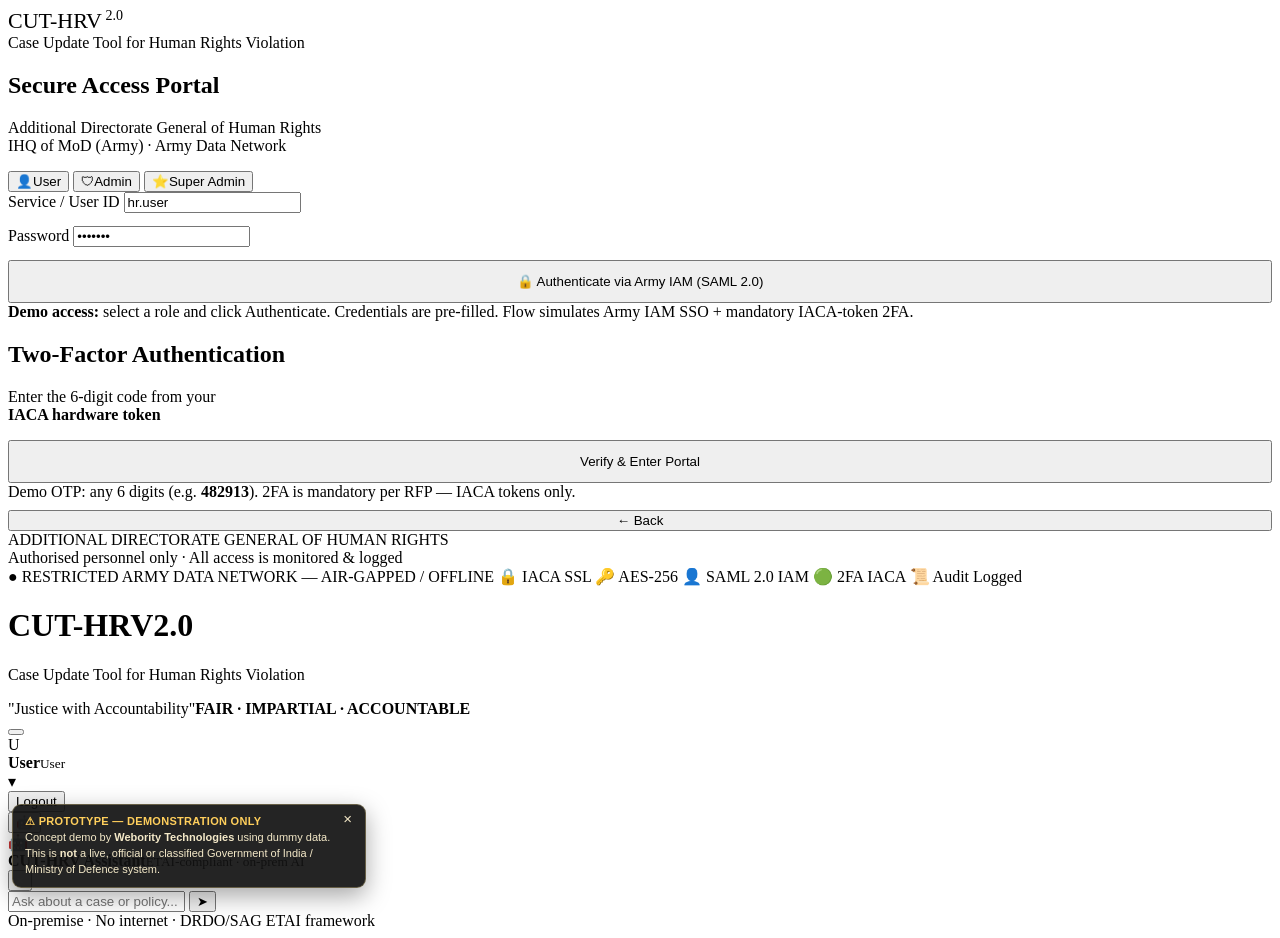
==== CutHrv/index.html @ 83df307c "Add initial HTML files for MAARK 2.0 with multiple themes (Army, Indigo, Neutral) - Created index.ht" ====
<!DOCTYPE html>
<html lang="en">
<head>
<meta charset="UTF-8">
<meta name="viewport" content="width=device-width, initial-scale=1.0">
<meta name="description" content="CUT-HRV 2.0 - Case Update Tool for Human Rights Violation. Additional Directorate General of Human Rights, IHQ of MoD (Army).">
<title>CUT-HRV 2.0 | Case Update Tool for Human Rights Violation &middot; ADG HR, Indian Army</title>
<link rel="stylesheet" href="../assets/css/theme-hrv.css">
<link rel="stylesheet" href="../assets/css/cut-hrv.css">
</head>
<body>

<!-- DEMO DISCLAIMER (added for public hosting) -->
<div id="demoNotice" style="position:fixed;left:12px;bottom:12px;z-index:5000;background:rgba(18,18,18,.92);color:#f4e9c8;font:400 11px/1.45 'Segoe UI',Arial,sans-serif;padding:9px 30px 9px 12px;border-radius:9px;max-width:310px;box-shadow:0 8px 24px rgba(0,0,0,.35);border:1px solid rgba(230,207,136,.35)">
<b style="color:#ffcf5c;letter-spacing:.3px">&#9888; PROTOTYPE &mdash; DEMONSTRATION ONLY</b><br>
Concept demo by <b>Webority Technologies</b> using dummy data. This is <b>not</b> a live, official or classified Government of India / Ministry of Defence system.
<button onclick="document.getElementById('demoNotice').style.display='none'" style="position:absolute;top:5px;right:7px;background:none;border:none;color:#f4e9c8;font-size:15px;cursor:pointer;line-height:1">&times;</button>
</div>


<!-- ============ LOGIN ============ -->
<div id="loginView" class="login-wrap">
  <div class="bgmark" data-emblem></div>
  <div class="vignette"></div>
  <div class="login-card">
    <div class="tricolor"></div>
    <div class="top">
      <div class="emblem" data-emblem></div>
      <div class="t1" style="font-size:22px">CUT-HRV<span style="font-size:14px;vertical-align:super;color:var(--gold-l)"> 2.0</span></div>
      <div class="t2">Case Update Tool for Human Rights Violation</div>
    </div>
    <div class="body">
      <div id="loginStep">
        <h2>Secure Access Portal</h2>
        <p class="hint">Additional Directorate General of Human Rights<br>IHQ of MoD (Army) &middot; Army Data Network</p>
        <div class="role-pick" id="rolePick">
          <button data-role="User" class="on"><span class="ri">&#128100;</span>User</button>
          <button data-role="Admin"><span class="ri">&#128737;</span>Admin</button>
          <button data-role="Super Admin"><span class="ri">&#11088;</span>Super Admin</button>
        </div>
        <div class="field" style="margin-bottom:13px">
          <label>Service / User ID</label>
          <input id="loginUser" value="hr.user" autocomplete="off">
        </div>
        <div class="field" style="margin-bottom:13px">
          <label>Password</label>
          <input id="loginPass" type="password" value="demo123">
        </div>
        <button class="btn primary" style="width:100%;justify-content:center;padding:12px" onclick="doLogin()">&#128274; Authenticate via Army IAM (SAML 2.0)</button>
        <div class="demo-note"><b>Demo access:</b> select a role and click Authenticate. Credentials are pre-filled. Flow simulates Army IAM SSO + mandatory IACA-token 2FA.</div>
      </div>
      <div id="otpStep" class="hidden">
        <h2>Two-Factor Authentication</h2>
        <p class="hint">Enter the 6-digit code from your<br><b>IACA hardware token</b></p>
        <div class="otp-boxes" id="otpBoxes"></div>
        <button class="btn primary" style="width:100%;justify-content:center;padding:12px" onclick="verifyOtp()">Verify &amp; Enter Portal</button>
        <div class="demo-note">Demo OTP: any 6 digits (e.g. <b>482913</b>). 2FA is mandatory per RFP &mdash; IACA tokens only.</div>
        <button class="btn ghost" style="width:100%;justify-content:center;margin-top:9px" onclick="backToLogin()">&larr; Back</button>
      </div>
      <div class="login-foot">ADDITIONAL DIRECTORATE GENERAL OF HUMAN RIGHTS<br>Authorised personnel only &middot; All access is monitored &amp; logged</div>
    </div>
  </div>
</div>

<!-- ============ APP ============ -->
<div id="appView" class="hidden">
  <div class="classbar">
    <span class="cls">&#9679; RESTRICTED</span>
    <span class="badge"><span class="dot"></span> ARMY DATA NETWORK &mdash; AIR-GAPPED / OFFLINE</span>
    <span class="badge">&#128274; IACA SSL</span>
    <span class="badge">&#128273; AES-256</span>
    <span class="badge">&#128100; SAML 2.0 IAM</span>
    <span class="badge">&#128994; 2FA IACA</span>
    <span class="badge">&#128220; Audit Logged</span>
  </div>
  <header class="app">
    <div class="emblem" data-emblem></div>
    <div class="brand">
      <h1>CUT-HRV<span class="v">2.0</span></h1>
      <p>Case Update Tool for Human Rights Violation</p>
    </div>
    <div class="spacer"></div>
    <div class="motto">"Justice with Accountability"<b>FAIR &middot; IMPARTIAL &middot; ACCOUNTABLE</b></div>
    <button class="htool" id="themeBtn" onclick="toggleTheme()" title="Toggle dark mode"></button>
    <div class="userchip" id="userChip" onclick="openProfile()" onkeydown="if(event.key==='Enter'||event.key===' '){event.preventDefault();openProfile();}" title="Open profile &amp; settings" role="button" tabindex="0">
      <div class="av" id="uAv">U</div>
      <div><b id="uName">User</b><small id="uRole">User</small></div>
      <span class="chev" aria-hidden="true">&#9662;</span>
    </div>
    <button class="btn-logout" onclick="logout()">Logout</button>
  </header>

  <div class="shell">
    <nav class="side" id="sideNav"></nav>
    <main id="mainArea"></main>
  </div>
</div>

<!-- chatbot -->
<button class="chat-fab" id="chatFab" onclick="toggleChat()">&#129302;</button>
<div class="chat-win hidden" id="chatWin">
  <div class="ch">
    <div class="cbot">&#129302;</div>
    <div><b>CUT-HRV Assistant</b><small>ETAI-compliant &middot; on-prem AI</small></div>
    <button class="x" style="color:#fff;margin-left:auto" onclick="toggleChat()">&times;</button>
  </div>
  <div class="chat-body" id="chatBody"></div>
  <div class="chat-sug" id="chatSug"></div>
  <div class="chat-in">
    <input id="chatIn" placeholder="Ask about a case or policy..." onkeydown="if(event.key==='Enter')sendChat()">
    <button onclick="sendChat()">&#10148;</button>
  </div>
  <div class="etai">On-premise &middot; No internet &middot; DRDO/SAG ETAI framework</div>
</div>

<div id="modalRoot"></div>
<div class="toast-wrap" id="toastWrap"></div>

<script src="../assets/js/core.js"></script>
<script src="../assets/js/cut-hrv.js"></script>
</body>
</html>
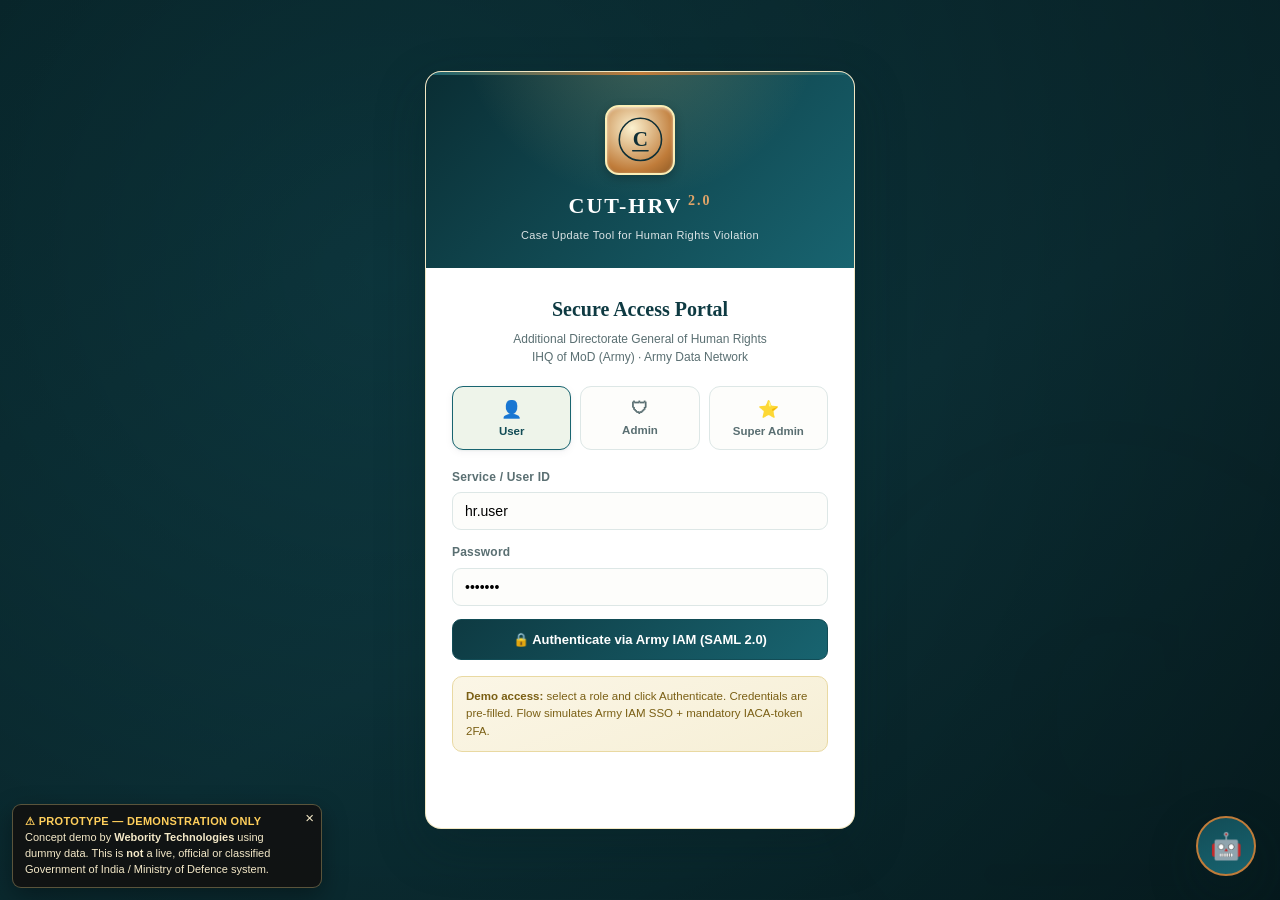
==== commit 8b7f8937: "Refactor file paths in HTML files to use relative paths for assets - Updated asset links in index.ht" ====
--- a/CutHrv/index.html
+++ b/CutHrv/index.html
@@ -5,8 +5,8 @@
 <meta name="viewport" content="width=device-width, initial-scale=1.0">
 <meta name="description" content="CUT-HRV 2.0 - Case Update Tool for Human Rights Violation. Additional Directorate General of Human Rights, IHQ of MoD (Army).">
 <title>CUT-HRV 2.0 | Case Update Tool for Human Rights Violation &middot; ADG HR, Indian Army</title>
-<link rel="stylesheet" href="../assets/css/theme-hrv.css">
-<link rel="stylesheet" href="../assets/css/cut-hrv.css">
+<link rel="stylesheet" href="assets/css/theme-hrv.css">
+<link rel="stylesheet" href="assets/css/cut-hrv.css">
 </head>
 <body>
 
@@ -116,7 +116,7 @@
 <div id="modalRoot"></div>
 <div class="toast-wrap" id="toastWrap"></div>
 
-<script src="../assets/js/core.js"></script>
-<script src="../assets/js/cut-hrv.js"></script>
+<script src="assets/js/core.js"></script>
+<script src="assets/js/cut-hrv.js"></script>
 </body>
 </html>
--- a/CutHrv/assets/css/theme-hrv.css
+++ b/CutHrv/assets/css/theme-hrv.css
@@ -0,0 +1,13 @@
+:root{
+  /* Human Rights theme — deep petrol-teal + copper */
+  --g900:#0A2E34; --g800:#0E3A42; --g700:#124C56; --g600:#186470; --g500:#1F8290;
+  --gold:#C07C3A; --gold-l:#E0A468; --gold-d:#8F5A24; --gold-soft:#f2e6d8;
+  --ink:#0f2429; --muted:#5a6f72; --faint:#8aa0a2;
+  --line:#dde7e6; --line-2:#eaf1f0;
+  --bg:#eef3f2; --paper:#ffffff; --cream:#f6f4ee;
+  --danger:#b23b3b; --ok:#1f7a5a; --warn:#b3781a; --info:#1c6c96;
+  --sh-1:0 1px 2px rgba(10,46,52,.06),0 2px 8px rgba(10,46,52,.05);
+  --sh-2:0 4px 14px rgba(10,46,52,.10);
+  --sh-3:0 18px 50px rgba(6,32,36,.30);
+  --emblem-ink:#0f2f36;
+}
--- a/CutHrv/assets/css/cut-hrv.css
+++ b/CutHrv/assets/css/cut-hrv.css
@@ -0,0 +1,419 @@
+/* ============================================================
+   CUT-HRV 2.0 - Production Prototype
+   Additional Directorate General of Human Rights, IHQ MoD (Army)
+   Palette tokens live in assets/css/theme-hrv.css and load first.
+   No network fetches. Relative paths only. Runs offline.
+   ============================================================ */
+:root{
+  --r:14px; --r-sm:9px;
+  --serif:"Georgia","Cambria","Times New Roman",serif;
+  --sans:"Segoe UI",Roboto,-apple-system,Arial,sans-serif;
+}
+*{box-sizing:border-box;margin:0;padding:0}
+body{font-family:var(--sans);background:var(--bg);color:var(--ink);font-size:14px;line-height:1.55;-webkit-font-smoothing:antialiased}
+button{font-family:inherit;cursor:pointer}
+input,select,textarea{font-family:inherit;font-size:14px}
+.hidden{display:none!important}
+h1,h2,h3,.serif{font-family:var(--serif)}
+::selection{background:var(--gold);color:#241c04}
+
+/* neutral brand hairline (no national symbol) */
+.tricolor{height:3px;background:linear-gradient(90deg,var(--g600),var(--gold) 50%,var(--g600))}
+
+/* ---------- Classification + security ribbon ---------- */
+.classbar{background:#0A2011;color:#c7d8c0;font-size:10.5px;letter-spacing:.6px;padding:5px 18px;display:flex;align-items:center;gap:16px;flex-wrap:wrap;justify-content:center}
+.classbar .cls{color:#f0d99a;font-weight:700;letter-spacing:1.4px}
+.classbar .badge{display:inline-flex;gap:6px;align-items:center;color:#a9c9a0}
+.classbar .dot{width:7px;height:7px;border-radius:50%;background:#57d06a;box-shadow:0 0 7px #57d06a}
+
+/* ---------- Emblem (neutral monogram) ---------- */
+.emblem{width:48px;height:48px;flex:none;border-radius:50%;
+  background:radial-gradient(circle at 38% 32%,#fbf1cf,var(--gold) 70%,var(--gold-d));
+  border:2px solid #fbeeb6;display:flex;align-items:center;justify-content:center;
+  box-shadow:0 3px 10px rgba(0,0,0,.25),inset 0 1px 3px rgba(255,255,255,.6)}
+.emblem svg{width:80%;height:80%}
+
+/* ---------- Header ---------- */
+header.app{background:
+   linear-gradient(180deg,var(--g800),var(--g700));
+   color:#fff;padding:12px 22px;display:flex;align-items:center;gap:16px;
+   position:relative;box-shadow:var(--sh-2);border-bottom:2px solid var(--gold-d)}
+header.app::after{content:"";position:absolute;inset:0;pointer-events:none;
+   background:radial-gradient(circle at 90% -20%,rgba(200,166,75,.18),transparent 40%)}
+.brand h1{font-size:20px;letter-spacing:.6px;line-height:1.05}
+.brand h1 .v{color:var(--gold-l);font-size:14px;vertical-align:super;margin-left:2px}
+.brand p{font-size:11px;opacity:.82;letter-spacing:.3px;margin-top:1px}
+.spacer{flex:1}
+.motto{text-align:right;font-family:var(--serif);font-style:italic;color:var(--gold-l);font-size:12.5px;opacity:.9;margin-right:6px;line-height:1.3}
+.motto b{display:block;font-style:normal;font-size:10px;letter-spacing:2px;color:#cfe0c7;opacity:.75}
+.userchip{display:flex;align-items:center;gap:11px;background:rgba(255,255,255,.10);padding:7px 14px;border-radius:40px;border:1px solid rgba(230,207,136,.25)}
+.userchip .av{width:34px;height:34px;border-radius:50%;background:linear-gradient(160deg,var(--gold-l),var(--gold-d));color:#241c04;display:flex;align-items:center;justify-content:center;font-weight:800;box-shadow:inset 0 1px 2px rgba(255,255,255,.5)}
+.userchip b{font-size:13px}
+.userchip small{display:block;opacity:.8;font-size:10px;letter-spacing:.3px}
+.userchip{cursor:pointer;transition:background .15s,border-color .15s}
+.userchip:hover,.userchip:focus-visible{background:rgba(255,255,255,.18);border-color:rgba(230,207,136,.55);outline:none}
+.userchip .chev{font-size:11px;opacity:.7;margin-left:1px;transition:transform .15s}
+.userchip:hover .chev{transform:translateY(1px)}
+/* profile & settings modal */
+.prof-hd{display:flex;align-items:center;gap:14px;margin-bottom:4px}
+.prof-hd .pav{width:52px;height:52px;border-radius:50%;flex:none;background:linear-gradient(160deg,var(--gold-l),var(--gold-d));color:#241c04;display:flex;align-items:center;justify-content:center;font-weight:800;font-size:21px;box-shadow:inset 0 1px 2px rgba(255,255,255,.5)}
+.prof-hd b{font-size:15px}
+.prof-sec{margin-top:16px}
+.prof-sec h4{font-size:11px;letter-spacing:.6px;text-transform:uppercase;color:var(--muted);margin:0 0 6px;font-weight:800}
+.prof-row{display:flex;justify-content:space-between;gap:12px;padding:8px 0;border-bottom:1px solid var(--line);font-size:13px}
+.prof-row:last-child{border-bottom:0}
+.prof-row .k{color:var(--muted)}
+.prof-row .v{font-weight:600;text-align:right}
+.prof-tog{display:flex;gap:10px;flex-wrap:wrap}
+.prof-tog button{padding:9px 13px;border:1.5px solid var(--line);border-radius:10px;background:transparent;font-weight:700;font-size:12.5px;color:inherit;cursor:pointer;display:flex;align-items:center;gap:8px;transition:.15s}
+.prof-tog button:hover{border-color:var(--g600)}
+.prof-tog button.on{border-color:var(--g600);background:var(--gold-soft);color:var(--g700)}
+.prof-tog button .dot{width:8px;height:8px;border-radius:50%;background:currentColor;opacity:.35}
+.prof-tog button.on .dot{opacity:1}
+.prof-swatch{display:flex;gap:9px;flex-wrap:wrap;margin-top:10px}
+.prof-swatch .sw{display:flex;align-items:center;gap:8px;padding:8px 12px;border:1.5px solid var(--line);border-radius:10px;background:transparent;font-weight:700;font-size:12.5px;color:inherit;cursor:pointer;transition:.15s}
+.prof-swatch .sw:hover{border-color:var(--g600)}
+.prof-swatch .sw.on{border-color:var(--g600);background:var(--gold-soft);color:var(--g700)}
+.prof-swatch .sw .swx{width:15px;height:15px;border-radius:50%;box-shadow:inset 0 0 0 2px rgba(255,255,255,.5)}
+.pw-meter{height:6px;background:var(--line);border-radius:6px;overflow:hidden;margin-top:9px}
+.pw-meter i{display:block;height:100%;width:0;background:var(--danger);transition:width .2s,background .2s}
+.cp-msg{color:var(--danger);font-size:12px;font-weight:600;margin-top:9px;min-height:14px}
+.btn-logout{background:transparent;border:1px solid rgba(230,207,136,.45);color:#f0e2b6;padding:7px 13px;border-radius:8px;font-size:12px;font-weight:600}
+.btn-logout:hover{background:rgba(230,207,136,.15)}
+
+/* ---------- Layout ---------- */
+.shell{display:flex;min-height:calc(100vh - 96px)}
+nav.side{width:244px;background:linear-gradient(180deg,#fbfaf5,#f4f5ee);border-right:1px solid var(--line);padding:16px 12px;flex:none;position:relative}
+nav.side .grp{font-size:10px;text-transform:uppercase;letter-spacing:1.6px;color:var(--faint);margin:6px 10px 8px;font-weight:700}
+nav.side a{display:flex;align-items:center;gap:12px;padding:10px 13px;border-radius:10px;color:var(--ink);font-weight:600;font-size:13.5px;margin-bottom:3px;cursor:pointer;transition:.15s;position:relative}
+nav.side a .ic{width:20px;text-align:center;font-size:15px;filter:grayscale(.2)}
+nav.side a:hover{background:#eaf0e6}
+nav.side a.active{background:linear-gradient(100deg,var(--g700),var(--g600));color:#fff;box-shadow:var(--sh-1)}
+nav.side a.active .ic{filter:none}
+nav.side a.active::before{content:"";position:absolute;left:-12px;top:8px;bottom:8px;width:4px;border-radius:0 4px 4px 0;background:var(--gold)}
+.side-foot{position:absolute;bottom:14px;left:12px;right:12px;font-size:10px;color:var(--faint);text-align:center;border-top:1px solid var(--line);padding-top:10px;line-height:1.5}
+main{flex:1;padding:26px 30px;overflow:auto;background:
+   radial-gradient(circle at 100% 0,rgba(200,166,75,.05),transparent 30%)}
+
+/* ---------- Page head ---------- */
+.crumb{font-size:11.5px;color:var(--faint);margin-bottom:4px;letter-spacing:.3px}
+.pagehead{margin-bottom:22px;padding-bottom:14px;border-bottom:1px solid var(--line)}
+.pagehead h2{font-size:26px;color:var(--g800);letter-spacing:.2px}
+.pagehead h2::after{content:"";display:block;width:54px;height:3px;background:linear-gradient(90deg,var(--gold),transparent);border-radius:2px;margin-top:8px}
+.pagehead .sub{color:var(--muted);font-size:13px;margin-top:12px;max-width:84ch;line-height:1.5}
+
+/* ---------- Hero (leadership welcome) ---------- */
+.hero{background:linear-gradient(115deg,var(--g900),var(--g700) 60%,var(--g600));color:#fff;border-radius:18px;padding:26px 30px;display:flex;align-items:center;gap:22px;margin-bottom:22px;position:relative;overflow:hidden;box-shadow:var(--sh-2);border:1px solid rgba(230,207,136,.25)}
+.hero .cw{position:absolute;right:-40px;top:50%;transform:translateY(-50%);opacity:.08;width:280px;height:280px}
+.hero .cw svg{width:100%;height:100%}
+.hero .emblem{width:74px;height:74px}
+.hero h2{font-size:24px;color:#fff;letter-spacing:.3px}
+.hero p{opacity:.85;font-size:13.5px;margin-top:3px;max-width:640px}
+.hero .chips{display:flex;gap:8px;margin-top:12px;flex-wrap:wrap}
+.hero .chips span{background:rgba(230,207,136,.16);border:1px solid rgba(230,207,136,.3);color:#f2e5bd;font-size:11px;padding:4px 11px;border-radius:20px;font-weight:600}
+
+/* ---------- Cards / KPIs ---------- */
+.grid{display:grid;gap:18px}
+.kpis{grid-template-columns:repeat(auto-fit,minmax(210px,1fr))}
+.card{background:var(--paper);border:1px solid var(--line);border-radius:var(--r);box-shadow:var(--sh-1)}
+.kpi{padding:18px 20px;position:relative;overflow:hidden;transition:.2s}
+.kpi:hover{transform:translateY(-2px);box-shadow:var(--sh-2)}
+.kpi .top{display:flex;align-items:center;justify-content:space-between}
+.kpi .ico{width:38px;height:38px;border-radius:11px;display:flex;align-items:center;justify-content:center;font-size:18px}
+.kpi .lbl{font-size:12px;color:var(--muted);font-weight:600;letter-spacing:.3px;text-transform:uppercase}
+.kpi .val{font-size:34px;font-weight:800;color:var(--g800);margin-top:6px;font-family:var(--serif);letter-spacing:.5px}
+.kpi .tr{font-size:11.5px;margin-top:5px;font-weight:600}
+.kpi .strip{position:absolute;left:0;top:0;bottom:0;width:5px}
+.up{color:var(--ok)} .down{color:var(--danger)}
+.kpi.clickable{cursor:pointer}
+.kpi.clickable:hover{border-color:var(--g500)}
+.segbar{display:flex;gap:7px;flex-wrap:wrap;margin-bottom:15px}
+.seg{border:1px solid var(--line);background:#fff;border-radius:22px;padding:6px 13px;font-size:12px;font-weight:600;color:var(--muted);transition:.15s}
+.seg b{color:var(--g700)}
+.seg:hover{border-color:var(--g600);background:#fafbf8}
+.seg.on{background:linear-gradient(160deg,var(--g700),var(--g600));color:#fff;border-color:var(--g700);box-shadow:var(--sh-1)}
+.seg.on b{color:var(--gold-l)}
+.toggle{display:inline-flex;border:1px solid var(--line);border-radius:9px;overflow:hidden}
+.tg{border:none;background:#fff;padding:6px 13px;font-size:12px;font-weight:600;color:var(--muted)}
+.tg.on{background:var(--g700);color:#fff}
+.dseg:hover{opacity:.82!important}
+
+.panel{padding:22px}
+.panel h3{font-size:16px;margin-bottom:16px;color:var(--g800);display:flex;align-items:center;gap:9px;letter-spacing:.2px}
+.panel h3 .bar{width:4px;height:16px;background:var(--gold);border-radius:3px}
+.row2{display:grid;grid-template-columns:1.5fr 1fr;gap:18px}
+@media(max-width:1050px){.row2{grid-template-columns:1fr}}
+
+/* ---------- Table ---------- */
+table.tbl{width:100%;border-collapse:collapse;font-size:14px;border-radius:0}
+.tbl th{text-align:left;height:45px;padding:0 12px;background:var(--line);color:var(--muted);font-size:12px;font-weight:600;text-transform:uppercase;letter-spacing:.04em;border-bottom:1px solid var(--line);white-space:nowrap}
+.tbl td{height:50px;padding:0 12px;border-bottom:1px dashed var(--line-2);font-size:14px;vertical-align:middle}
+.tbl td b{font-size:14px;font-weight:600;color:var(--ink)}
+.tbl tbody tr:last-child td{border-bottom:none}
+.tbl tr:hover td{background:var(--cream)}
+.tag{display:inline-block;padding:3px 11px;border-radius:20px;font-size:11px;font-weight:700;letter-spacing:.2px}
+.t-open{background:#fbeccb;color:#8a5900}.t-review{background:#d5e6f7;color:#134e86}
+.t-appr{background:#d3edd6;color:#1d5c22}.t-rej{background:#f6d7d7;color:#8a2626}
+.t-trans{background:#e6ddf3;color:#573596}
+
+/* ---------- Buttons ---------- */
+.btn{border:1px solid var(--line);background:#fff;padding:9px 16px;border-radius:9px;font-weight:600;font-size:13px;display:inline-flex;gap:8px;align-items:center;transition:.15s;color:var(--ink)}
+.btn:hover{border-color:var(--g600);box-shadow:var(--sh-1)}
+.btn.primary{background:linear-gradient(160deg,var(--g700),var(--g600));color:#fff;border-color:var(--g700)}
+.btn.primary:hover{background:var(--g600);filter:brightness(1.06)}
+.btn.gold{background:linear-gradient(160deg,var(--gold-l),var(--gold));color:#2a2101;border-color:var(--gold-d)}
+.btn.gold:hover{filter:brightness(1.05)}
+.btn.sm{padding:6px 12px;font-size:12px}
+.btn.ghost{background:transparent}
+.btn.danger{color:var(--danger);border-color:#e6c3c3}
+.act{color:var(--info);cursor:pointer;font-weight:600;font-size:12.5px;margin-right:9px}
+.act:hover{text-decoration:underline}
+.act.d{color:var(--danger)}.act.a{color:var(--ok)}.act.t{color:#6b45b0}
+.toolbar{display:flex;gap:11px;align-items:center;flex-wrap:wrap;margin-bottom:16px}
+.search{flex:1;min-width:210px;position:relative}
+.search input{width:100%;padding:10px 12px 10px 36px;border:1px solid var(--line);border-radius:9px;background:#fdfdfb}
+.search input:focus{outline:2px solid var(--g500);border-color:var(--g500)}
+.search::before{content:"\1F50D";position:absolute;left:11px;top:9px;opacity:.45}
+
+/* ---------- Forms ---------- */
+.formgrid{display:grid;grid-template-columns:1fr 1fr;gap:16px}
+@media(max-width:700px){.formgrid{grid-template-columns:1fr}}
+.field{display:flex;flex-direction:column;gap:6px}
+.field.full{grid-column:1/-1}
+.field label{font-size:12px;font-weight:600;color:var(--muted);letter-spacing:.2px}
+.field label .req{color:var(--danger)}
+.field input,.field select,.field textarea{padding:10px 12px;border:1px solid var(--line);border-radius:9px;background:#fdfdfb;transition:.15s}
+.field input:focus,.field select:focus,.field textarea:focus{outline:2px solid var(--g500);border-color:var(--g500);background:#fff}
+.wizard{display:flex;gap:8px;margin-bottom:22px;flex-wrap:wrap}
+.step{flex:1;min-width:128px;padding:11px;border:1px solid var(--line);border-radius:10px;background:#fdfdfb;text-align:center;font-size:12px;color:var(--muted);font-weight:600}
+.step.active{border-color:var(--g600);background:linear-gradient(160deg,var(--g700),var(--g600));color:#fff}
+.step.done{border-color:var(--ok);color:var(--ok);background:#f2f9f2}
+.step .n{display:inline-flex;width:20px;height:20px;border-radius:50%;background:#e9eee2;color:var(--g700);align-items:center;justify-content:center;font-weight:800;margin-right:6px;font-size:11px}
+.step.active .n{background:var(--gold);color:#2a2101}
+
+/* ---------- Modal ---------- */
+.overlay{position:fixed;inset:0;background:rgba(10,25,14,.6);backdrop-filter:blur(3px);display:flex;align-items:center;justify-content:center;z-index:200;padding:20px;animation:fade .2s}
+@keyframes fade{from{opacity:0}to{opacity:1}}
+.modal{background:#fff;border-radius:16px;max-width:660px;width:100%;max-height:90vh;overflow:auto;box-shadow:var(--sh-3);border:1px solid rgba(230,207,136,.4)}
+.modal .mh{padding:18px 22px;border-bottom:1px solid var(--line);display:flex;align-items:center;gap:10px;position:sticky;top:0;background:#fff;z-index:2}
+.modal .mh h3{color:var(--g800);font-size:18px}
+.modal .mb{padding:22px}
+.modal .mf{padding:16px 22px;border-top:1px solid var(--line);display:flex;justify-content:flex-end;gap:11px;position:sticky;bottom:0;background:#fff}
+.x{margin-left:auto;background:none;border:none;font-size:24px;color:var(--muted);line-height:1}
+
+/* ---------- Login ---------- */
+.login-wrap{min-height:100vh;display:flex;align-items:center;justify-content:center;padding:20px;position:relative;overflow:hidden;
+  background:linear-gradient(150deg,var(--g900),var(--g800) 55%,var(--g900))}
+.login-wrap .bgmark{position:absolute;width:720px;height:720px;opacity:.05;right:-180px;bottom:-180px}
+.login-wrap .bgmark svg{width:100%;height:100%}
+.login-wrap .vignette{position:absolute;inset:0;background:radial-gradient(circle at 30% 30%,transparent,rgba(0,0,0,.45))}
+.login-card{background:#fff;border-radius:20px;width:100%;max-width:430px;overflow:hidden;box-shadow:var(--sh-3);position:relative;z-index:2;border:1px solid rgba(230,207,136,.5)}
+.login-card .top{background:linear-gradient(170deg,var(--g800),var(--g600));color:#fff;padding:30px 26px 24px;text-align:center;position:relative;overflow:hidden}
+.login-card .top::after{content:"";position:absolute;inset:0;background:radial-gradient(circle at 50% -30%,rgba(230,207,136,.25),transparent 55%)}
+.login-card .top .emblem{margin:0 auto 14px;width:70px;height:70px;position:relative;z-index:2}
+.login-card .top .t1{font-family:var(--serif);font-weight:700;font-size:26px;letter-spacing:2px;position:relative;z-index:2}
+.login-card .top .t2{font-size:11px;opacity:.85;margin-top:4px;letter-spacing:.4px;position:relative;z-index:2}
+.login-card .body{padding:26px}
+.login-card h2{color:var(--g800);font-size:20px;text-align:center;margin-bottom:5px}
+.login-card .hint{text-align:center;color:var(--muted);font-size:12px;margin-bottom:20px;line-height:1.5}
+.role-pick{display:grid;grid-template-columns:repeat(3,1fr);gap:9px;margin-bottom:18px}
+.role-pick button{padding:12px 6px;border:1.5px solid var(--line);border-radius:11px;background:#fdfdfb;font-size:11.5px;font-weight:700;color:var(--muted);transition:.15s;display:flex;flex-direction:column;gap:5px;align-items:center}
+.role-pick button .ri{font-size:17px}
+.role-pick button.on{border-color:var(--g600);background:#eef4ea;color:var(--g700);box-shadow:var(--sh-1)}
+.otp-boxes{display:flex;gap:9px;justify-content:center;margin:16px 0}
+.otp-boxes input{width:46px;height:56px;text-align:center;font-size:24px;font-weight:800;border:1.5px solid var(--line);border-radius:12px;background:#fdfdfb}
+.otp-boxes input:focus{outline:2px solid var(--g500);border-color:var(--g500)}
+.demo-note{background:linear-gradient(160deg,#fbf6e6,#f6efd6);border:1px solid #e9d9a2;border-radius:10px;padding:11px 13px;font-size:11.5px;color:#7a5f14;margin-top:16px;line-height:1.5}
+.login-foot{text-align:center;color:rgba(255,255,255,.55);font-size:10.5px;margin-top:18px;position:relative;z-index:2;letter-spacing:.4px}
+
+/* ---------- Charts ---------- */
+.chartcard{padding:20px}
+.chartcard h3{font-size:14.5px;margin-bottom:14px;color:var(--g800);display:flex;align-items:center;gap:9px}
+.chartcard h3 .bar{width:4px;height:15px;background:var(--gold);border-radius:3px}
+.legend{display:flex;gap:12px;flex-wrap:wrap;font-size:11.5px;color:var(--muted)}
+.legend i{display:inline-block;width:11px;height:11px;border-radius:3px;margin-right:5px;vertical-align:-1px}
+
+/* ---------- Chatbot ---------- */
+.chat-fab{position:fixed;right:24px;bottom:24px;width:60px;height:60px;border-radius:50%;background:linear-gradient(160deg,var(--g700),var(--g600));color:var(--gold-l);border:2px solid var(--gold);font-size:26px;box-shadow:var(--sh-3);z-index:150;transition:.2s}
+.chat-fab:hover{transform:scale(1.06)}
+.chat-win{position:fixed;right:24px;bottom:96px;width:352px;height:476px;background:#fff;border-radius:18px;box-shadow:var(--sh-3);z-index:150;display:flex;flex-direction:column;overflow:hidden;border:1px solid rgba(230,207,136,.4)}
+.chat-win .ch{background:linear-gradient(160deg,var(--g800),var(--g600));color:#fff;padding:13px 15px;display:flex;align-items:center;gap:10px}
+.chat-win .ch small{opacity:.82;font-size:10.5px;display:block}
+.chat-win .cbot{width:30px;height:30px;border-radius:50%;background:rgba(230,207,136,.2);display:flex;align-items:center;justify-content:center;font-size:16px}
+.chat-body{flex:1;overflow:auto;padding:16px;background:#f6f8f4;display:flex;flex-direction:column;gap:11px}
+.bub{max-width:82%;padding:10px 13px;border-radius:14px;font-size:13px;line-height:1.5}
+.bub.bot{background:#fff;border:1px solid var(--line);align-self:flex-start;border-bottom-left-radius:4px;box-shadow:var(--sh-1)}
+.bub.me{background:linear-gradient(160deg,var(--g700),var(--g600));color:#fff;align-self:flex-end;border-bottom-right-radius:4px}
+.chat-sug{display:flex;flex-wrap:wrap;gap:7px;padding:10px 14px;background:#fff;border-top:1px solid var(--line)}
+.chat-sug button{font-size:11px;padding:6px 11px;border:1px solid var(--line);border-radius:20px;background:#f4f6f2;font-weight:600;color:var(--g700)}
+.chat-sug button:hover{background:#eaf0e6}
+.chat-in{display:flex;border-top:1px solid var(--line)}
+.chat-in input{flex:1;border:none;padding:13px}
+.chat-in input:focus{outline:none}
+.chat-in button{border:none;background:var(--g700);color:#fff;padding:0 18px;font-size:16px}
+.etai{font-size:9.5px;text-align:center;color:var(--faint);padding:5px;background:#fff}
+
+/* ---------- Report / watermark ---------- */
+.report-sheet{background:#fff;border:1px solid var(--line);border-radius:10px;padding:38px;position:relative;overflow:hidden;box-shadow:var(--sh-1)}
+.wm{position:absolute;inset:0;pointer-events:none;display:flex;align-items:center;justify-content:center;overflow:hidden}
+.wm span{transform:rotate(-30deg);width:170%;white-space:normal;word-break:break-word;font-size:19px;color:rgba(18,58,34,.055);font-weight:800;letter-spacing:3px;text-align:center;line-height:2.5;text-transform:uppercase}
+.report-sheet .rh{text-align:center;border-bottom:2px solid var(--g700);padding-bottom:14px;margin-bottom:18px;position:relative}
+.report-sheet .rh .emblem{width:44px;height:44px;margin:0 auto 8px}
+.report-sheet .rh h3{color:var(--g800);font-size:18px;letter-spacing:.4px}
+.report-sheet .rf{margin-top:22px;padding-top:14px;border-top:1px dashed var(--line);font-size:11px;color:var(--muted);display:flex;justify-content:space-between;flex-wrap:wrap;gap:8px}
+
+/* ---------- Toast ---------- */
+.toast-wrap{position:fixed;top:18px;right:18px;z-index:300;display:flex;flex-direction:column;gap:9px}
+.toast{background:#fff;border-left:4px solid var(--ok);box-shadow:var(--sh-3);padding:13px 17px;border-radius:10px;min-width:250px;animation:slidein .25s;font-size:13px}
+.toast.err{border-color:var(--danger)}
+@keyframes slidein{from{transform:translateX(30px);opacity:0}to{transform:none;opacity:1}}
+
+.pill{display:inline-block;background:#eef3ea;color:var(--g700);padding:2px 9px;border-radius:6px;font-size:11px;font-weight:700}
+.muted{color:var(--muted)}
+.mini-bar{height:7px;background:#eaeee4;border-radius:5px;overflow:hidden}
+.mini-bar > i{display:block;height:100%;background:linear-gradient(90deg,var(--g600),var(--g500));border-radius:5px}
+.wfcard{padding:14px;border:1px solid var(--line);border-radius:11px;background:linear-gradient(180deg,#fff,#fbfbf6)}
+@media print{.classbar,header.app,nav.side,.chat-fab,.chat-win,.noprint,.tricolor{display:none!important}main{padding:0}.report-sheet{border:none;box-shadow:none}}
+/* ===== CUT-HRV design differentiation (distinct from MAARK) ===== */
+.card{border-radius:11px}
+.kpi .strip{left:0;right:0;top:0;bottom:auto;width:auto;height:5px}
+.kpi{border-top:0}
+.hero{border-radius:6px 22px 22px 6px;border:1px solid rgba(224,164,104,.28);border-left:6px solid var(--gold)}
+.pagehead h2::after{width:82px;height:4px}
+.pagehead{border-bottom:2px solid var(--line-2)}
+nav.side a.active{border-radius:8px}
+nav.side a.active::before{width:5px;background:var(--gold)}
+.login-card .top{background:linear-gradient(135deg,var(--g900),var(--g600))}
+.login-card{border-radius:16px}
+.seg.on,.tg.on,.btn.primary{background:linear-gradient(135deg,var(--g800),var(--g600))}
+.panel h3 .bar,.chartcard h3 .bar{height:18px;border-radius:0 3px 3px 0}
+.emblem{border-radius:14px}
+
+/* ---------- Consolidated single-page form ---------- */
+.formsec{padding:4px 0 18px;border-bottom:1px dashed var(--line)}
+.formsec:last-of-type{border-bottom:none;padding-bottom:6px}
+.formsec-h{display:flex;align-items:center;gap:10px;font-family:var(--serif);font-size:15px;color:var(--g800);font-weight:700;margin:12px 0 14px}
+.formsec-h .secn{width:24px;height:24px;flex:none;border-radius:7px;background:linear-gradient(135deg,var(--g800),var(--g600));color:#fff;display:flex;align-items:center;justify-content:center;font-size:12px;font-weight:800;font-family:var(--sans)}
+.form-actions{display:flex;justify-content:flex-end;gap:11px;margin-top:14px;border-top:1px solid var(--line);padding-top:18px;align-items:center}
+
+/* ---------- Interactive analytics ---------- */
+.an-ctrl{display:flex;gap:10px;align-items:center;flex-wrap:wrap;margin-bottom:14px}
+.an-ctrl select{padding:9px 12px;border:1px solid var(--line);border-radius:9px;background:#fff;font-weight:600;color:var(--ink)}
+.an-ctrl select:focus{outline:2px solid var(--g500);border-color:var(--g500)}
+.chart-wrap{overflow-x:auto;padding-top:4px}
+.chart-wrap svg{display:block}
+.bar-int{transition:opacity .15s}
+.bar-int:hover{opacity:.78}
+.leg-click{cursor:pointer}
+.leg-click:hover{color:var(--g700)}
+
+/* ============================================================
+   UI ENHANCEMENT LAYER  (transitions, dark mode, tables, forms)
+   ============================================================ */
+@keyframes pageIn{from{opacity:0;transform:translateY(6px)}to{opacity:1;transform:none}}
+main.fade{animation:pageIn .22s ease}
+a:focus-visible,button:focus-visible,input:focus-visible,select:focus-visible,textarea:focus-visible{outline:2px solid var(--g500);outline-offset:2px;border-radius:6px}
+.card{box-shadow:0 1px 2px rgba(10,46,52,.05),0 6px 20px rgba(10,46,52,.05)}
+.skel{position:relative;overflow:hidden;background:var(--line-2);border-radius:8px}
+.skel::after{content:"";position:absolute;inset:0;transform:translateX(-100%);background:linear-gradient(90deg,transparent,rgba(255,255,255,.55),transparent);animation:sh 1.15s infinite}
+@keyframes sh{100%{transform:translateX(100%)}}
+.skel-row{height:44px;margin-bottom:8px}
+.empty-st{text-align:center;padding:36px 18px;color:var(--muted)}
+.empty-st .ei{width:60px;height:60px;margin:0 auto 12px;border-radius:16px;background:var(--line-2);display:flex;align-items:center;justify-content:center;color:var(--g600)}
+.empty-st h4{font-family:var(--serif);color:var(--g800);font-size:17px;margin-bottom:5px}
+.empty-st p{font-size:13px;margin-bottom:14px}
+.ic svg,.navic svg{width:18px;height:18px;stroke:currentColor;fill:none;stroke-width:1.8;stroke-linecap:round;stroke-linejoin:round}
+nav.side a .navic{width:20px;display:flex;align-items:center;justify-content:center;color:var(--g600)}
+nav.side a.active .navic{color:#fff}
+.tbl th.sortable{cursor:pointer;user-select:none;white-space:nowrap;transition:.13s}
+.tbl th.sortable:hover{background:var(--line-2);color:var(--ink)}
+.tbl th .sic{display:inline-flex;vertical-align:-3px;margin-left:6px;color:var(--faint)}
+.tbl th.sorted{color:var(--ink)}
+.tbl th.sorted .sic{color:var(--ink)}
+.tbl thead th{position:sticky;top:0;z-index:1}
+body.compact .tbl td{height:40px;padding:0 12px}
+body.compact .tbl th{height:38px;padding:0 12px}
+body.compact .kpi{padding:13px 16px}
+body.compact .kpi .val{font-size:27px}
+.chk{width:15px;height:15px;accent-color:var(--g600);cursor:pointer}
+.bulkbar{display:none;align-items:center;gap:12px;background:linear-gradient(135deg,var(--g800),var(--g600));color:#fff;border-radius:11px;padding:10px 15px;margin-bottom:14px;box-shadow:var(--sh-2);animation:pageIn .18s}
+.bulkbar.on{display:flex}
+.bulkbar b{font-size:14px}
+.bulkbar .btn{padding:6px 12px;font-size:12px}
+.pager{display:flex;align-items:center;gap:6px;justify-content:flex-end;margin-top:14px;flex-wrap:wrap}
+.pager button{min-width:34px;height:34px;border:1px solid var(--line);background:#fff;border-radius:8px;font-weight:600;color:var(--ink);font-size:13px}
+.pager button:hover:not(:disabled){border-color:var(--g600)}
+.pager button.on{background:linear-gradient(135deg,var(--g800),var(--g600));color:#fff;border-color:var(--g700)}
+.pager button:disabled{opacity:.4;cursor:default}
+.pager .pinfo{margin-right:auto;color:var(--muted);font-size:12.5px}
+.qfbar{display:flex;gap:8px;flex-wrap:wrap;margin-bottom:14px}
+.qf{border:1px solid var(--line);background:#fff;border-radius:20px;padding:5px 13px;font-size:12px;font-weight:600;color:var(--muted)}
+.qf:hover{border-color:var(--g600)}
+.qf.on{background:var(--g700);color:#fff;border-color:var(--g700)}
+.qf b{font-weight:800;margin-left:3px;opacity:.85}
+.ssel{position:relative}
+.ssel-inp{width:100%;padding:10px 30px 10px 12px;border:1px solid var(--line);border-radius:9px;background:#fdfdfb}
+.ssel-inp:focus{outline:2px solid var(--g500);border-color:var(--g500)}
+.ssel::after{content:"\25BE";position:absolute;right:12px;top:11px;color:var(--faint);pointer-events:none;font-size:11px}
+.ssel-menu{position:absolute;left:0;right:0;top:calc(100% + 4px);background:#fff;border:1px solid var(--line);border-radius:10px;box-shadow:var(--sh-2);max-height:210px;overflow:auto;z-index:40;display:none}
+.ssel-menu.open{display:block}
+.ssel-opt{padding:9px 12px;font-size:13px;cursor:pointer}
+.ssel-opt:hover,.ssel-opt.hi{background:var(--line-2)}
+.ssel-opt.none{color:var(--faint);cursor:default}
+.field.ok input,.field.ok select,.field.ok textarea,.field.ok .ssel-inp{border-color:#4fae8e}
+.field.bad input,.field.bad select,.field.bad textarea,.field.bad .ssel-inp{border-color:var(--danger);background:#fdf5f5}
+.field .fmsg{font-size:11px;color:var(--danger);min-height:0;display:none}
+.field.bad .fmsg{display:block}
+.formlayout{display:grid;grid-template-columns:210px 1fr;gap:26px}
+@media(max-width:820px){.formlayout{grid-template-columns:1fr}.formrail{display:none}}
+.formrail{position:sticky;top:12px;align-self:start}
+.formrail .rl{display:flex;gap:11px;align-items:flex-start;padding:9px 10px;border-radius:9px;cursor:pointer;color:var(--muted)}
+.formrail .rl:hover{background:var(--line-2)}
+.formrail .rl.done{color:var(--g700)}
+.formrail .rd{width:22px;height:22px;flex:none;border-radius:50%;border:2px solid var(--line);display:flex;align-items:center;justify-content:center;font-size:11px;font-weight:800;background:#fff}
+.formrail .rl.done .rd{background:var(--ok);border-color:var(--ok);color:#fff}
+.formrail .rt{font-size:12.5px;font-weight:600;line-height:1.25;padding-top:2px}
+.formrail .rc{font-size:10.5px;color:var(--faint)}
+#chartTip{position:fixed;z-index:400;pointer-events:none;background:#0c2226;color:#fff;font-size:12px;padding:7px 10px;border-radius:8px;box-shadow:var(--sh-3);opacity:0;transform:translateY(4px);transition:opacity .12s;white-space:nowrap;border:1px solid rgba(224,164,104,.35)}
+#chartTip.on{opacity:1;transform:none}
+#chartTip b{color:var(--gold-l)}
+.htool{background:rgba(255,255,255,.10);border:1px solid rgba(224,164,104,.25);color:#f0e2b6;width:36px;height:36px;border-radius:9px;display:inline-flex;align-items:center;justify-content:center;font-size:15px}
+.htool:hover{background:rgba(224,164,104,.16)}
+.spark{display:block;margin-top:8px}
+
+/* ---------- DARK MODE ---------- */
+body.dark{
+  --ink:#e4eeee; --muted:#94aaac; --faint:#748889;
+  --line:#22302f; --line-2:#1b2726;
+  --bg:#0c1413; --paper:#141d1c; --cream:#111a19;
+}
+body.dark{background:var(--bg)}
+body.dark main{background:radial-gradient(circle at 100% 0,rgba(192,124,58,.06),transparent 32%)}
+body.dark nav.side{background:linear-gradient(180deg,#121b1a,#0d1514);border-right-color:var(--line)}
+body.dark nav.side a{color:#cfdcda}
+body.dark nav.side a:hover{background:#1a2523}
+body.dark .card{background:var(--paper);border-color:var(--line);box-shadow:0 1px 2px rgba(0,0,0,.4),0 8px 24px rgba(0,0,0,.35)}
+body.dark .pagehead h2,body.dark .kpi .val,body.dark .panel h3,body.dark .chartcard h3,body.dark .login-card h2,body.dark .empty-st h4,body.dark .formsec-h,body.dark .formrail .rl.done{color:#e7f2f0}
+body.dark .pagehead{border-bottom-color:var(--line)}
+body.dark .tbl th{background:#1b2625;color:var(--gold-l);border-bottom-color:#3a2f22}
+body.dark .tbl td{border-bottom-color:var(--line-2)}
+body.dark .tbl tr:hover td{background:#19231f}
+body.dark .field input,body.dark .field select,body.dark .field textarea,body.dark .search input,body.dark .ssel-inp,body.dark .an-ctrl select,body.dark select,body.dark .pager button{background:#111a18;color:var(--ink);border-color:var(--line)}
+body.dark .seg,body.dark .qf,body.dark .btn,body.dark .toggle,body.dark .tg{background:#18211f;color:var(--ink);border-color:var(--line)}
+body.dark .seg.on,body.dark .qf.on,body.dark .tg.on,body.dark .btn.primary{color:#fff}
+body.dark .btn.primary{background:linear-gradient(135deg,var(--g700),var(--g500))}
+body.dark .chartcard,body.dark .panel,body.dark .wfcard{background:var(--paper)}
+body.dark .wfcard{background:linear-gradient(180deg,#18211f,#131b19)}
+body.dark .mini-bar{background:#22302c}
+body.dark .chat-body{background:#101817}
+body.dark .bub.bot{background:#18211f;border-color:var(--line);color:var(--ink)}
+body.dark .chat-win,body.dark .modal{background:var(--paper)}
+body.dark .modal .mh,body.dark .modal .mf{background:var(--paper);border-color:var(--line)}
+body.dark .chat-sug,body.dark .chat-in,body.dark .etai{background:var(--paper);border-color:var(--line)}
+body.dark .chat-sug button{background:#18211f;color:var(--gold-l);border-color:var(--line)}
+body.dark .report-sheet{background:var(--paper);border-color:var(--line)}
+body.dark .toast{background:#18211f;color:var(--ink)}
+body.dark .ssel-menu{background:var(--paper);border-color:var(--line)}
+body.dark .ssel-opt:hover,body.dark .ssel-opt.hi{background:#22302c}
+body.dark .formrail .rd{background:#111a18}
+body.dark .kpi .tr{color:var(--gold-l)!important}
